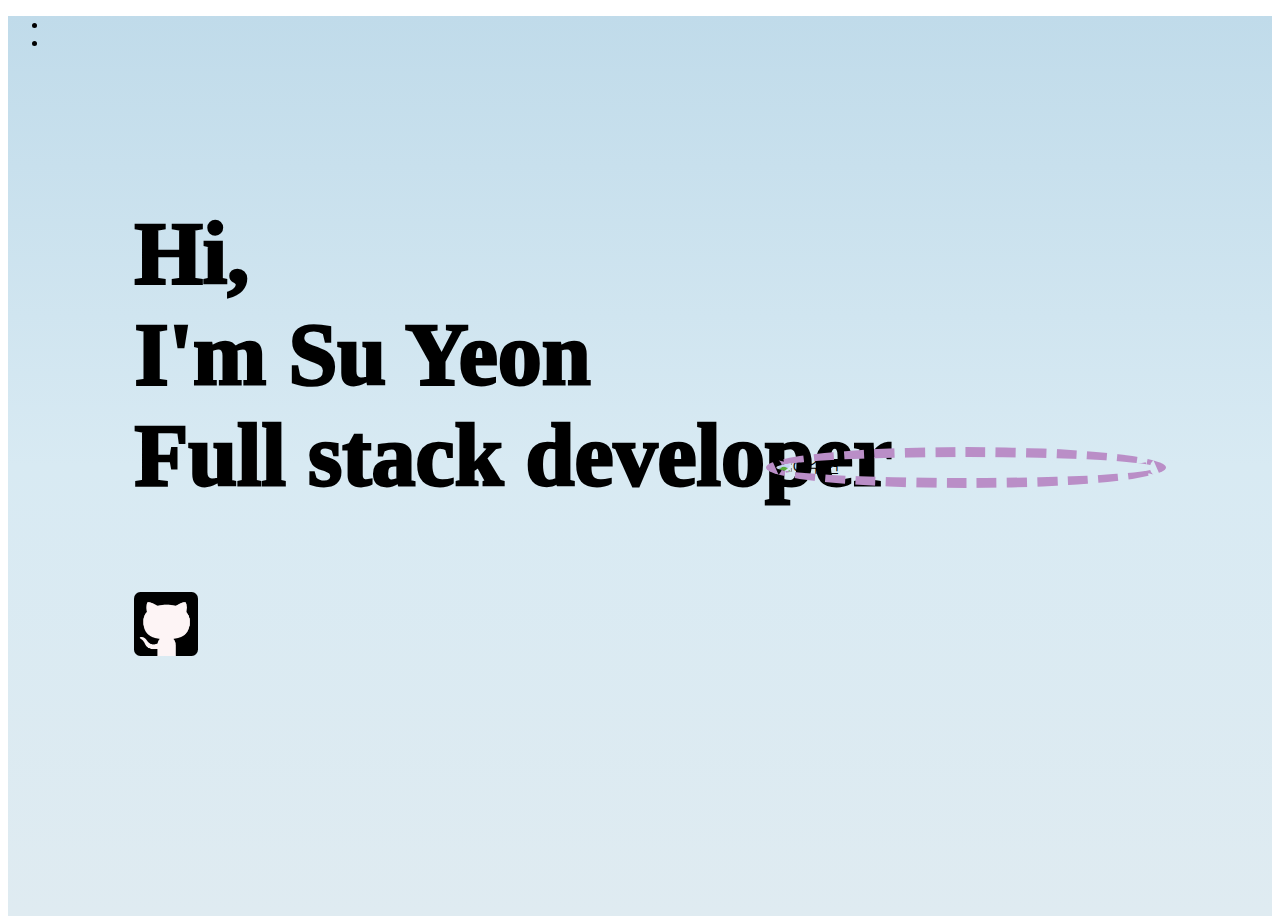
==== index.html @ 7dfdd134 "0409re1" ====
<!DOCTYPE html>
<html lang="ko">

<head>
    <meta charset="UTF-8">
    <meta http-equiv="X-UA-Compatible" content="IE=edge">
    <meta name="viewport" content="width=device-width, initial-scale=1.0">
    <link href="index.css" rel="stylesheet" type="text/css" />
    <title>LEESUYEON</title>

    <style>
        main {
            height: 100vh;
            background: linear-gradient(rgb(192, 219, 234), rgb(216, 234, 243), rgb(223, 235, 241));
        }
    </style>
</head>

<body>
    <Main>
       <article id="a1" class="c1">
            <div>
                <ul>
                    <li><a href="https://github.com/LEESUSUSUSU"></a></li>
                    <li><a href="https://"></a></li>
                    </li>
                </ul>
            </div>
        </article>   
        <article id="text01" class="text">
            <div id="a2" class="c2">
                <h1 style="font-size: 550%; font-weight: 1000;">
                    <p>Hi,<br> I'm Su Yeon <br>
                        Full stack developer</p>
                </h1>
        </article>
        <article id="img01" class="im">
            </div>
            <img src="./myself01/MY/img/lee01.jpg" width="30%" alt="이수연">
            </div>
        </article>
        <article id="git01" class="gitim">
            <div>
                <a href="https://github.com/LEESUSUSUSU"><img  src="../img/git hub.jpg" width="5%" ></a>
            </div>
        </article>
    </Main>


</body>

</html>
---- index.css ----
#text01{
    display: flex;
    flex-direction: column;
    justify-content: center;
    margin-top: 5%;
    margin-left: 10%;
}

#img01{
    height: 0vh;
    display: flex;
    flex-direction: column;
    justify-content: center;
    align-items: right;
    
}

#img01 img {
    width: 30%;
    margin-left: 60%;
    margin-bottom: 20%;
    border-radius: 80%;
    border: 10px dashed #ba8ec7;
    
  
}

#git01{
    height: 0vh;
    display: flex;
    flex-direction: column;
    justify-content: center;
    align-items: right;
    
}
#git01 img {
    width: 5%;
    margin-left: 10%;
    margin-top: 5%;
    border-radius: 10%;
    
}
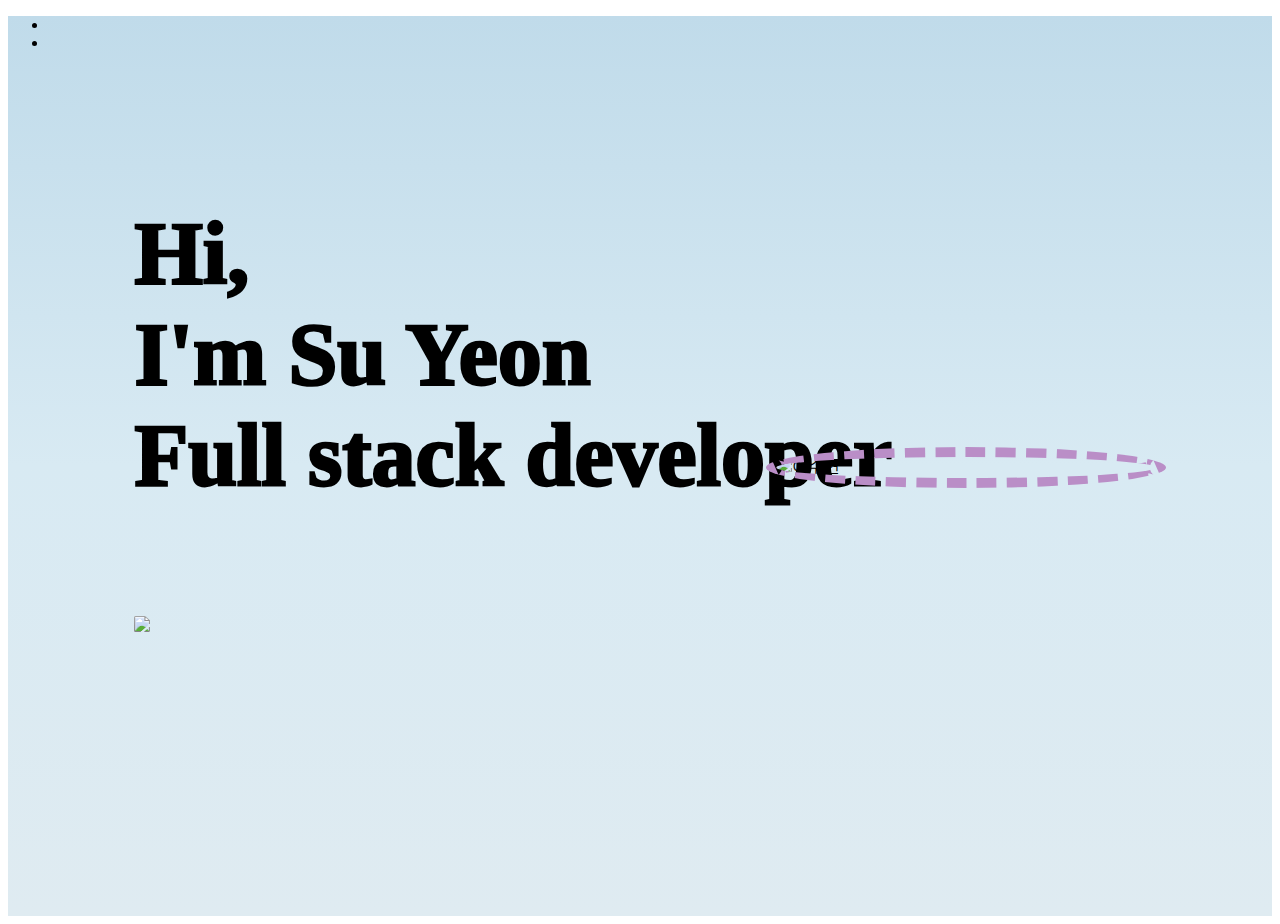
==== commit ebbf023a: "re02" ====
--- a/index.html
+++ b/index.html
@@ -41,7 +41,7 @@
         </article>
         <article id="git01" class="gitim">
             <div>
-                <a href="https://github.com/LEESUSUSUSU"><img  src="../img/git hub.jpg" width="5%" ></a>
+                <a href="https://github.com/LEESUSUSUSU"><img  src="./myself01/MY/img/git hub.jpg" width="5%" ></a>
             </div>
         </article>
     </Main>
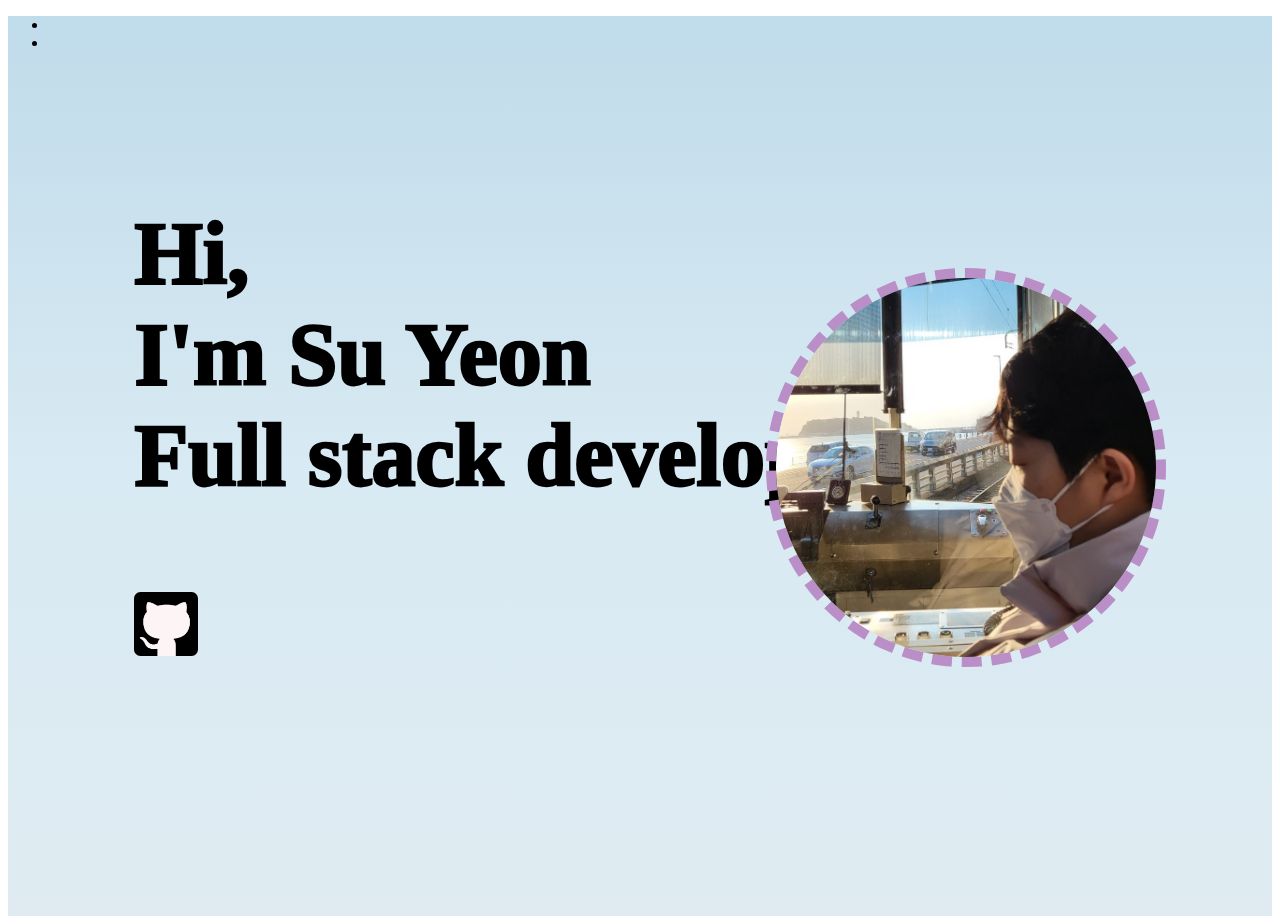
==== commit 28ca92d5: "re03" ====
--- a/index.html
+++ b/index.html
@@ -36,12 +36,12 @@
         </article>
         <article id="img01" class="im">
             </div>
-            <img src="./myself01/MY/img/lee01.jpg" width="30%" alt="이수연">
+            <img src="./img/lee01.jpg" width="30%" alt="이수연">
             </div>
         </article>
         <article id="git01" class="gitim">
             <div>
-                <a href="https://github.com/LEESUSUSUSU"><img  src="./myself01/MY/img/git hub.jpg" width="5%" ></a>
+                <a href="https://github.com/LEESUSUSUSU"><img  src="./img/git hub.jpg" width="5%" ></a>
             </div>
         </article>
     </Main>
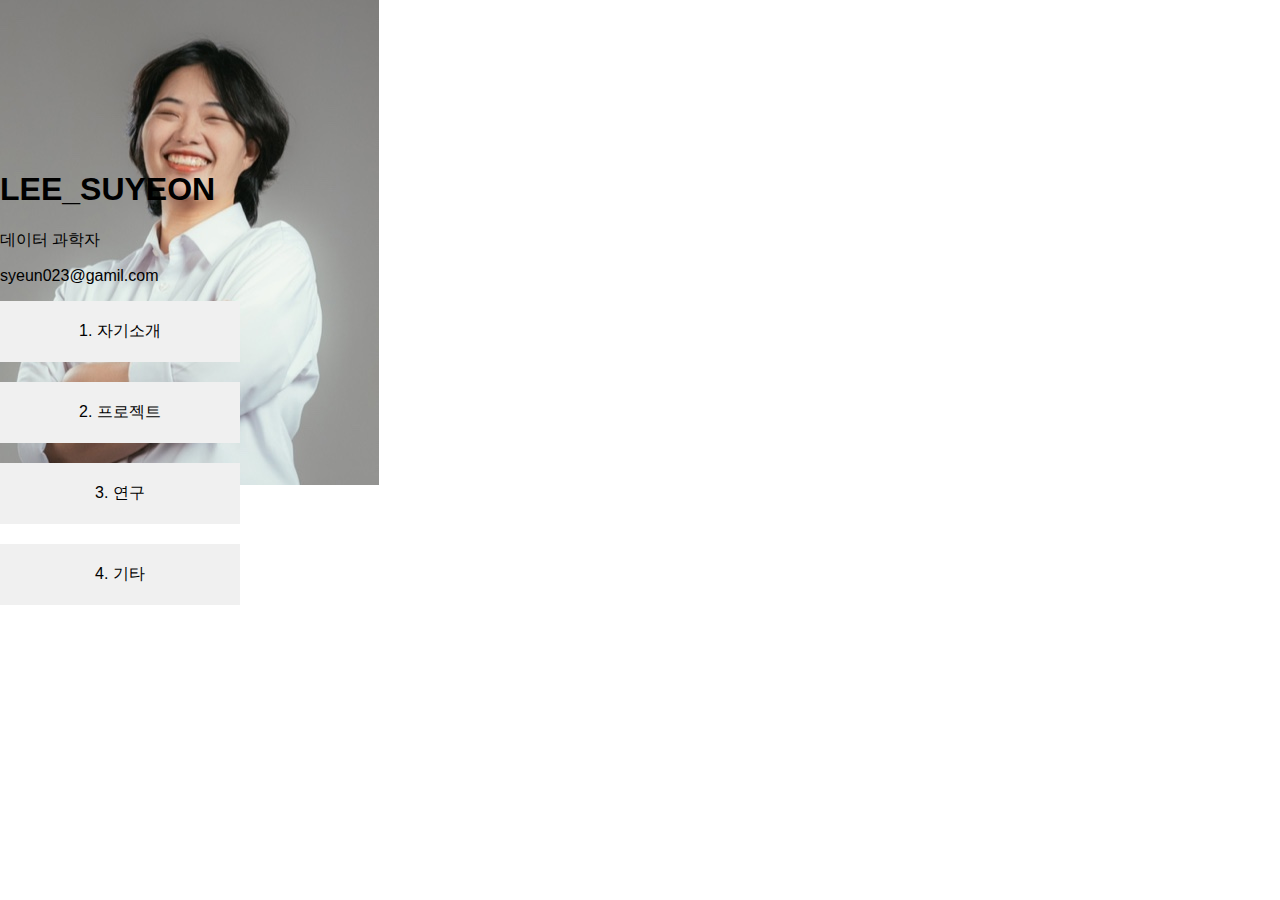
==== commit b4466b44: "0223" ====
--- a/index.html
+++ b/index.html
@@ -1,52 +1,33 @@
 <!DOCTYPE html>
 <html lang="ko">
-
 <head>
     <meta charset="UTF-8">
     <meta http-equiv="X-UA-Compatible" content="IE=edge">
     <meta name="viewport" content="width=device-width, initial-scale=1.0">
     <link href="index.css" rel="stylesheet" type="text/css" />
-    <title>LEESUYEON</title>
+    <title>LEESUYEON 페이지</title>
+</head>
+<body>
 
-    <style>
-        main {
-            height: 100vh;
-            background: linear-gradient(rgb(192, 219, 234), rgb(216, 234, 243), rgb(223, 235, 241));
-        }
-    </style>
-</head>
+<div class="header-container">
+  <div class="profile-image">
+    <img src="./img/KakaoTalk_Photo_2024-02-23-12-05-13.jpeg" alt="LEESUYEON" class="profile-pic">
+  </div>
+  <div class="profile-info">
+    <h1>LEE_SUYEON</h1>
+    <p>데이터 과학자</p>
+      <p>syeun023@gamil.com</p>
+    </div>
+  </div>
 
-<body>
-    <Main>
-       <article id="a1" class="c1">
-            <div>
-                <ul>
-                    <li><a href="https://github.com/LEESUSUSUSU"></a></li>
-                    <li><a href="https://"></a></li>
-                    </li>
-                </ul>
-            </div>
-        </article>   
-        <article id="text01" class="text">
-            <div id="a2" class="c2">
-                <h1 style="font-size: 550%; font-weight: 1000;">
-                    <p>Hi,<br> I'm Su Yeon <br>
-                        Full stack developer</p>
-                </h1>
-        </article>
-        <article id="img01" class="im">
-            </div>
-            <img src="./img/lee01.jpg" width="30%" alt="이수연">
-            </div>
-        </article>
-        <article id="git01" class="gitim">
-            <div>
-                <a href="https://github.com/LEESUSUSUSU"><img  src="./img/git hub.jpg" width="5%" ></a>
-            </div>
-        </article>
-    </Main>
-
+  <div class="content-section">
+    <div class="content-box">1. 자기소개</div>
+    <div class="content-box">2. 프로젝트</div>
+    <div class="content-box">3. 연구</div>
+    <div class="content-box">4. 기타</div>
+  </div>
+</div>
 
 </body>
+</html>
 
-</html>--- a/index.css
+++ b/index.css
@@ -1,43 +1,51 @@
-
-#text01{
+body, html {
+    margin: 0;
+    padding: 0;
+    font-family: Arial, sans-serif;
+  }
+  
+  .main-container {
+    display: flex;
+    justify-content: center;
+    align-items: flex-start;
+    padding-top: 50px; /* Adjust the top padding as needed */
+  }
+  
+  .profile-section {
     display: flex;
     flex-direction: column;
-    justify-content: center;
-    margin-top: 5%;
-    margin-left: 10%;
-}
-
-#img01{
-    height: 0vh;
+    align-items: center;
+    margin-right: 50px; /* Adjust the right margin as needed */
+  }
+  
+  .profile-image {
+    border-radius: 50%; /* Makes the image round */
+    width: 150px; /* Adjust size as needed */
+    height: 150px; /* Adjust size as needed */
+    margin-bottom: 20px;
+  }
+  
+  .profile-text h1 {
+    font-size: 2em; /* Adjust size as needed */
+    margin-bottom: 0.5em;
+  }
+  
+  .profile-text p {
+    margin-bottom: 0.25em;
+  }
+  
+  .content-section {
     display: flex;
     flex-direction: column;
-    justify-content: center;
-    align-items: right;
-    
-}
-
-#img01 img {
-    width: 30%;
-    margin-left: 60%;
-    margin-bottom: 20%;
-    border-radius: 80%;
-    border: 10px dashed #ba8ec7;
-    
+    align-items: flex-start;
+  }
   
-}
-
-#git01{
-    height: 0vh;
-    display: flex;
-    flex-direction: column;
-    justify-content: center;
-    align-items: right;
-    
-}
-#git01 img {
-    width: 5%;
-    margin-left: 10%;
-    margin-top: 5%;
-    border-radius: 10%;
-    
-}+  .content-box {
+    background-color: #f0f0f0; /* Light grey background */
+    padding: 20px; /* Padding inside the boxes */
+    margin-bottom: 20px; /* Spacing between boxes */
+    width: 200px; /* Adjust width as needed */
+    text-align: center;
+    /* Additional styling can be added here */
+  }
+  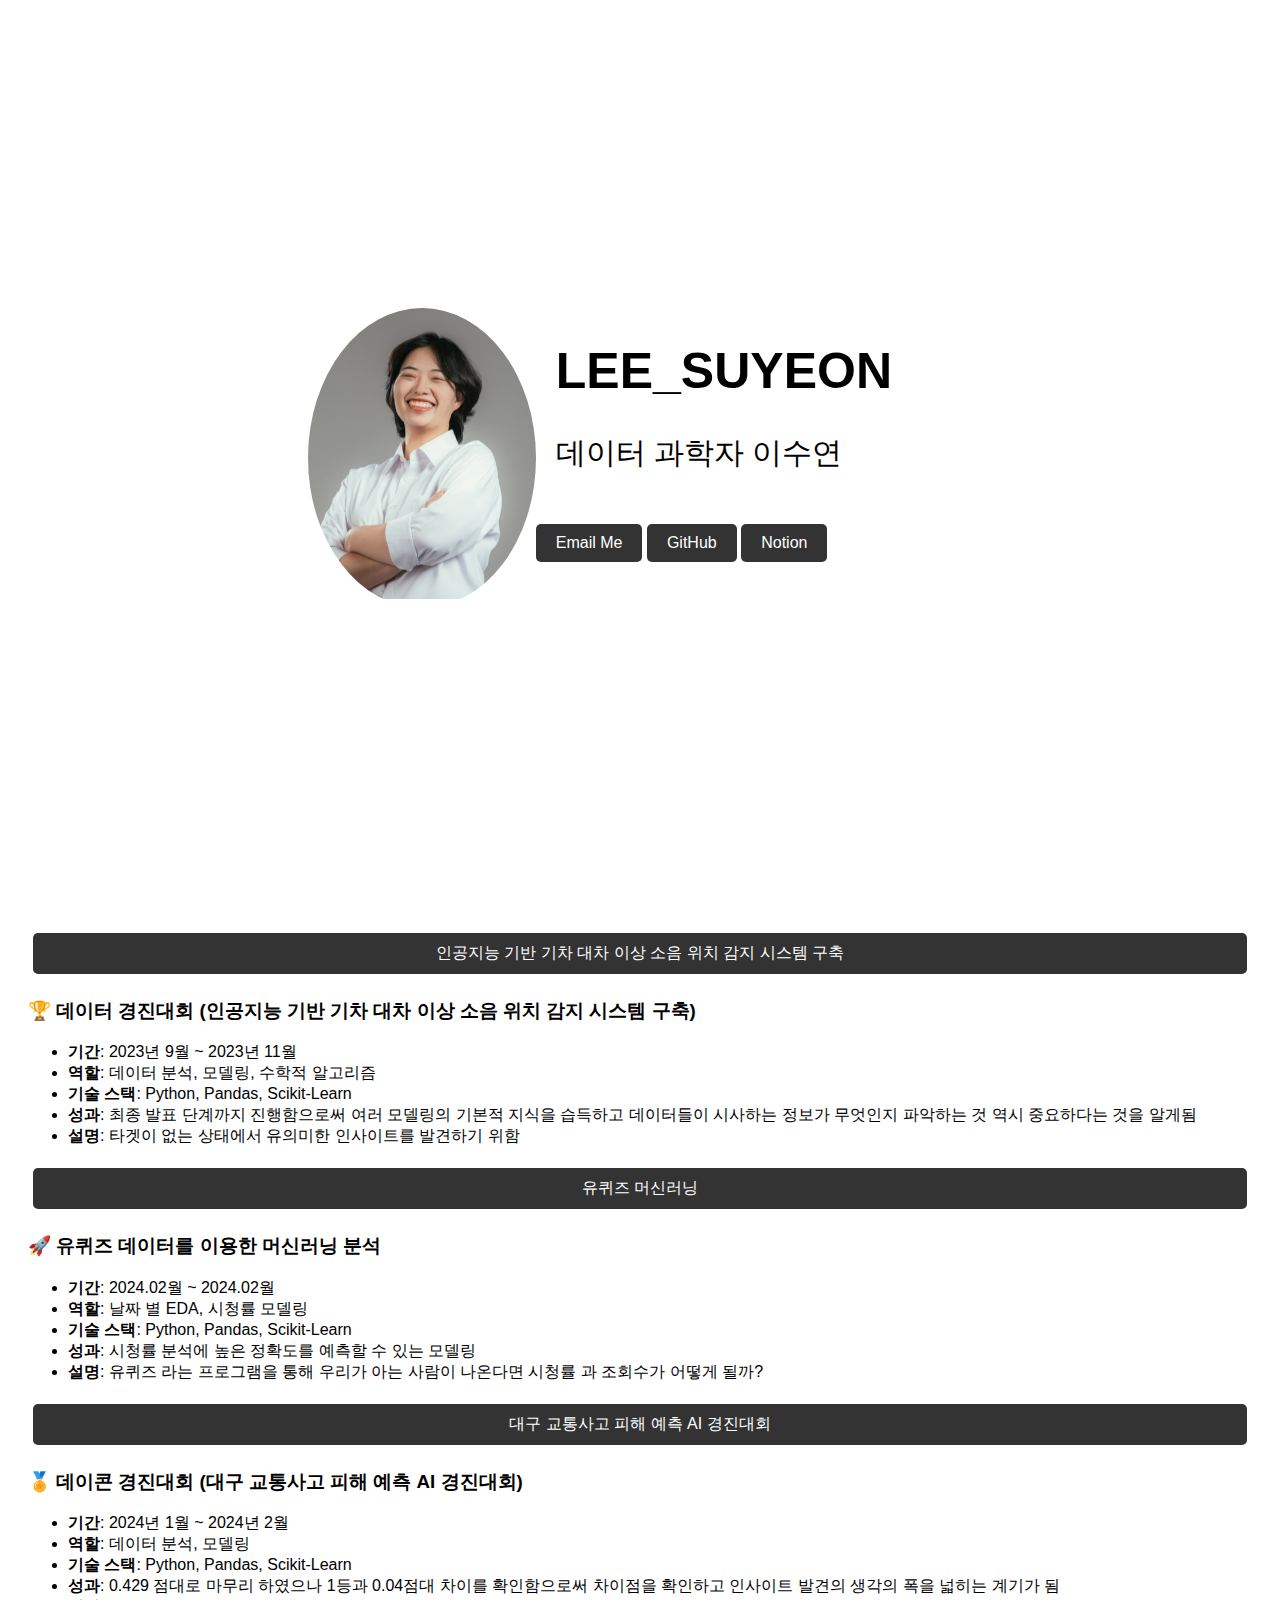
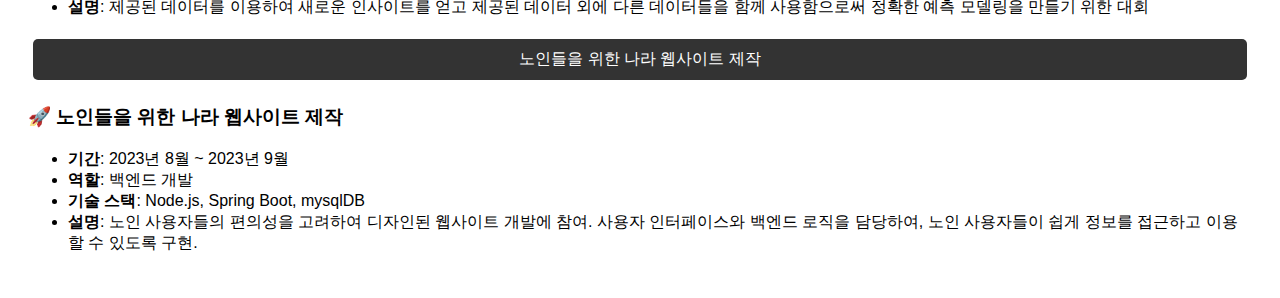
==== commit abc85072: "공사중_ing_0223" ====
--- a/index.html
+++ b/index.html
@@ -9,24 +9,75 @@
 </head>
 <body>
 
+   
+
 <div class="header-container">
   <div class="profile-image">
     <img src="./img/KakaoTalk_Photo_2024-02-23-12-05-13.jpeg" alt="LEESUYEON" class="profile-pic">
   </div>
   <div class="profile-info">
     <h1>LEE_SUYEON</h1>
-    <p>데이터 과학자</p>
-      <p>syeun023@gamil.com</p>
-    </div>
+    <p>데이터 과학자 이수연</p>
+        <a href="mailto:syeun023@gamil.com" class="email-button">Email Me</a>
+        <a href="https://github.com/LEESUSUSUSU?tab=repositories" class="github-button">GitHub</a>
+        <a href="https://suyeun.notion.site/83900228acec4c9ab1dd5f438bd22421?v=f47f21ede5694d9b96dd154fb6b66cd6&pvs=4" class="notion-button">Notion</a>
+  </div>
+    
+    
   </div>
 
-  <div class="content-section">
-    <div class="content-box">1. 자기소개</div>
-    <div class="content-box">2. 프로젝트</div>
-    <div class="content-box">3. 연구</div>
-    <div class="content-box">4. 기타</div>
-  </div>
-</div>
+  <div class="menu-bar">
+    <a href="Project_1.html" class="menu-item">인공지능 기반 기차 대차 이상 소음 위치 감지 시스템 구축</a>
+    <div class="project-description">
+      <h3>🏆 데이터 경진대회 (인공지능 기반 기차 대차 이상 소음 위치 감지 시스템 구축)</h3>
+      <ul>
+        <li><strong>기간</strong>: 2023년 9월 ~ 2023년 11월</li>
+        <li><strong>역할</strong>: 데이터 분석, 모델링, 수학적 알고리즘</li>
+        <li><strong>기술 스택</strong>: Python, Pandas, Scikit-Learn</li>
+        <li><strong>성과</strong>: 최종 발표 단계까지 진행함으로써 여러 모델링의 기본적 지식을 습득하고 데이터들이 시사하는 정보가 무엇인지 파악하는 것 역시 중요하다는 것을 알게됨</li>
+        <li><strong>설명</strong>: 타겟이 없는 상태에서 유의미한 인사이트를 발견하기 위함</li>
+      </ul>
+    </div>
+    <a href="Project_2.html" class="menu-item">유퀴즈 머신러닝</a>
+    <div class="project-description">
+      <h3>🚀 유퀴즈 데이터를 이용한 머신러닝 분석</h3>
+      <ul>
+        <li><strong>기간</strong>: 2024.02월 ~ 2024.02월</li>
+        <li><strong>역할</strong>: 날짜 별 EDA, 시청률 모델링</li>
+        <li><strong>기술 스택</strong>: Python, Pandas, Scikit-Learn</li>
+        <li><strong>성과</strong>: 시청률 분석에 높은 정확도를 예측할 수 있는 모델링</li>
+        <li><strong>설명</strong>: 유퀴즈 라는 프로그램을 통해 우리가 아는 사람이 나온다면 시청률 과 조회수가 어떻게 될까?</li>
+      </ul>
+    </div>
+    <a href="Project_3.html" class="menu-item">대구 교통사고 피해 예측 AI 경진대회</a>
+  <!-- Project 3 Description -->
+    <div id="project3" class="project-description">
+        <h3>🏅 데이콘 경진대회 (대구 교통사고 피해 예측 AI 경진대회)</h3>
+        <ul>
+          <li><strong>기간</strong>: 2024년 1월 ~ 2024년 2월</li>
+          <li><strong>역할</strong>: 데이터 분석, 모델링</li>
+          <li><strong>기술 스택</strong>: Python, Pandas, Scikit-Learn</li>
+          <li><strong>성과</strong>: 0.429 점대로 마무리 하였으나 1등과 0.04점대 차이를 확인함으로써 차이점을 확인하고 인사이트 발견의 생각의 폭을 넓히는 계기가 됨</li>
+          <li><strong>설명</strong>: 제공된 데이터를 이용하여 새로운 인사이트를 얻고 제공된 데이터 외에 다른 데이터들을 함께 사용함으로써 정확한 예측 모델링을 만들기 위한 대회</li>
+        </ul>
+      </div>
+    
+      <!-- Project 4 -->
+      <a href="Project_4.html" class="menu-item">노인들을 위한 나라 웹사이트 제작</a>
+      <!-- Project 4 Description -->
+      <div id="project4" class="project-description">
+        <h3>🚀 노인들을 위한 나라 웹사이트 제작</h3>
+        <ul>
+          <li><strong>기간</strong>: 2023년 8월 ~ 2023년 9월</li>
+          <li><strong>역할</strong>: 백엔드 개발</li>
+          <li><strong>기술 스택</strong>: Node.js, Spring Boot, mysqlDB</li>
+          <li><strong>설명</strong>: 노인 사용자들의 편의성을 고려하여 디자인된 웹사이트 개발에 참여. 사용자 인터페이스와 백엔드 로직을 담당하여, 노인 사용자들이 쉽게 정보를 접근하고 이용할 수 있도록 구현.</li>
+        </ul>
+      </div>
+    </div>
+    
+
+  
 
 </body>
 </html>
--- a/index.css
+++ b/index.css
@@ -1,51 +1,121 @@
-body, html {
-    margin: 0;
-    padding: 0;
-    font-family: Arial, sans-serif;
+body {
+    font-family: 'Noto Sans KR', sans-serif;
+  }
+
+.header-container {
+    display: flex;
+    flex-direction: row; /* Align children horizontally */
+    align-items: flex-start;
+    padding: 300px;
+    margin-left: auto; /* 오른쪽 정렬을 위해 왼쪽 마진을 auto로 설정 */
+    margin-right: 80px; /* 오른쪽 여백 설정 */
+    max-width: 1200px; /* 최대 너비 설정, 필요에 따라 조정 가능 */
+  }
+
+  
+  .profile-image {
+    border-radius: 50%;
+    overflow: hidden;
+    width: 300px; /* 이미지 크기 설정 */
+    height: 300px; /* 이미지 크기 설정 */
   }
   
-  .main-container {
-    display: flex;
-    justify-content: center;
-    align-items: flex-start;
-    padding-top: 50px; /* Adjust the top padding as needed */
+  .profile-image img {
+    width: 100%;
+    height: auto;
   }
   
-  .profile-section {
-    display: flex;
-    flex-direction: column;
-    align-items: center;
-    margin-right: 50px; /* Adjust the right margin as needed */
+  .email-button {
+    display: inline-block;
+    margin-top: 20px; /* Adjust as needed for alignment */
+    padding: 10px 20px;
+    background-color: #333; /* Color to match other buttons */
+    color: white; /* Text color */
+    text-decoration: none; /* No underline */
+    border-radius: 5px; /* Rounded corners */
+    font-size: 16px; /* Adjust as needed */
   }
   
-  .profile-image {
-    border-radius: 50%; /* Makes the image round */
-    width: 150px; /* Adjust size as needed */
-    height: 150px; /* Adjust size as needed */
-    margin-bottom: 20px;
+  /* Hover effect for the email button */
+  .email-button:hover {
+    background-color: #555; /* Slightly lighter on hover */
   }
   
-  .profile-text h1 {
-    font-size: 2em; /* Adjust size as needed */
-    margin-bottom: 0.5em;
+  .profile-info h1 {
+    margin-left: 20px;
+    font-size: 50px;
+    font-weight: bold;
   }
   
-  .profile-text p {
-    margin-bottom: 0.25em;
+  .profile-info p {
+    margin-left: 20px;
+    font-size: 30px;
+  }
+
+  .profile-info2 {
+    margin-top: 0px; /* Adjust this value as needed to align with .profile-info */
+    /* ...other styles... */
   }
   
-  .content-section {
-    display: flex;
-    flex-direction: column;
-    align-items: flex-start;
+  
+
+  .github-button {
+    display: inline-block;
+    margin-top: 20px; /* Adjust as needed for alignment */
+    padding: 10px 20px;
+    background-color: #333; /* GitHub dark grey */
+    color: white; /* Text color */
+    text-decoration: none; /* No underline */
+    border-radius: 5px; /* Rounded corners */
+    font-size: 16px; /* Adjust as needed */
   }
   
-  .content-box {
-    background-color: #f0f0f0; /* Light grey background */
-    padding: 20px; /* Padding inside the boxes */
-    margin-bottom: 20px; /* Spacing between boxes */
-    width: 200px; /* Adjust width as needed */
+  /* Hover effect for the GitHub button */
+  .github-button:hover {
+    background-color: #555; /* Slightly lighter on hover */
+  }
+
+  .notion-button {
+    display: inline-block;
+    margin-top: 20px; /* Adjust as needed for alignment */
+    padding: 10px 20px;
+    background-color: #333; /* GitHub dark grey */
+    color: white; /* Text color */
+    text-decoration: none; /* No underline */
+    border-radius: 5px; /* Rounded corners */
+    font-size: 16px; /* Adjust as needed */
+  }
+  
+  /* Hover effect for the GitHub button */
+  .github-button:hover {
+    background-color: #555; /* Slightly lighter on hover */
+  }
+
+
+
+  
+  .menu-bar {
+    display: flex;
+    flex-direction: column; /* or 'row' if you want horizontal menu */
+    padding: 20px;
+    background-color: white;
+    /* Style as needed */
+  }
+  
+  .menu-item {
+    padding: 10px;
+    margin: 5px;
+    background-color: #333; /* Match the GitHub button color */
+    color: white; /* Text color to contrast the dark background */
     text-align: center;
-    /* Additional styling can be added here */
+    text-decoration: none; /* Remove the underline from links */
+    border-radius: 5px; /* Rounded corners to match the GitHub button */
+    font-size: 16px; /* Adjust as needed */
+    display: block; /* Adjust as needed */
+  }
+  
+  .menu-item:hover {
+    background-color: #555; /* Slightly lighter on hover, matching the GitHub button hover effect */
+    cursor: pointer; /* Change the cursor to indicate it's clickable */
   }
   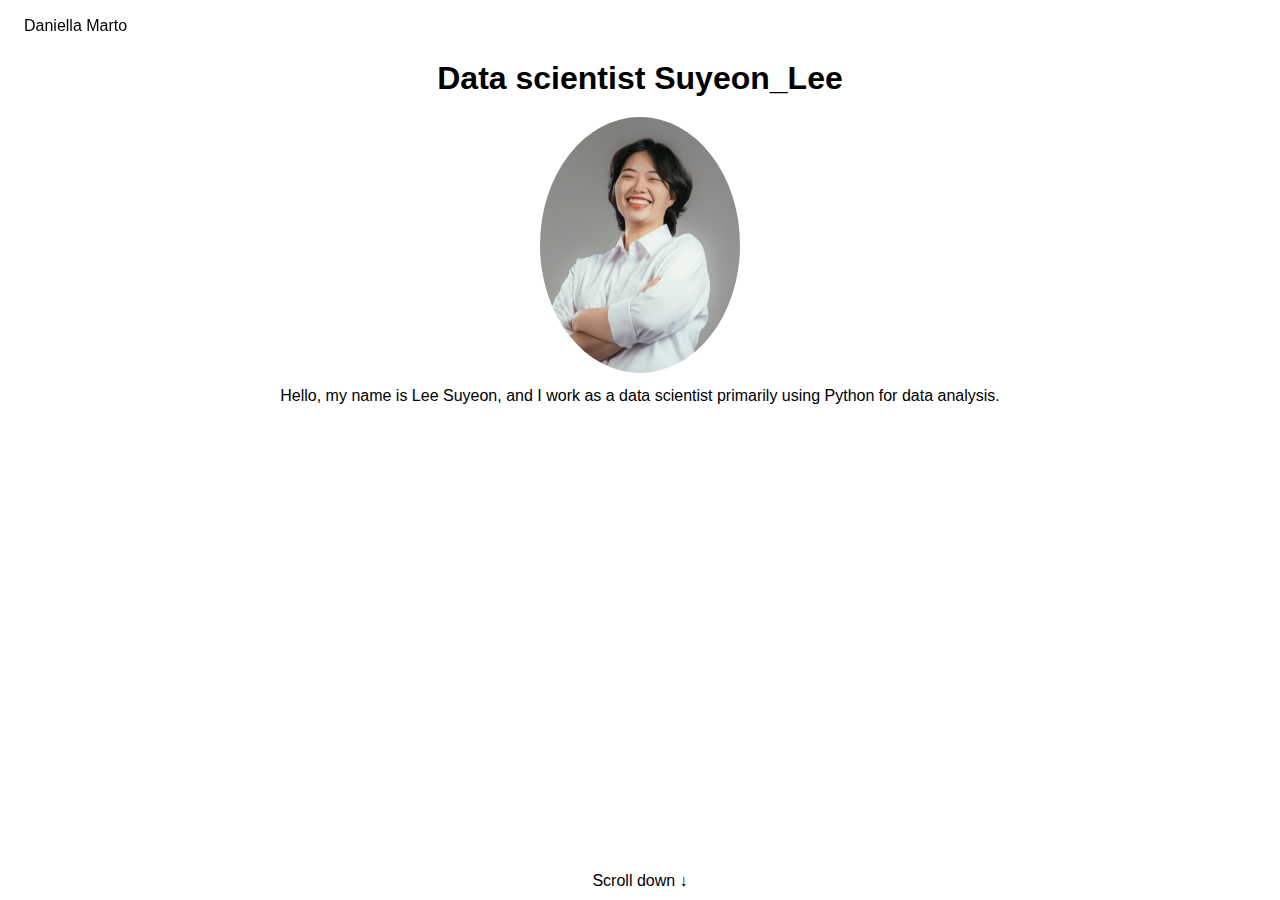
==== commit 6c8fea86: "0307공사중" ====
--- a/index.html
+++ b/index.html
@@ -1,84 +1,26 @@
 <!DOCTYPE html>
-<html lang="ko">
+<html lang="en">
 <head>
-    <meta charset="UTF-8">
-    <meta http-equiv="X-UA-Compatible" content="IE=edge">
-    <meta name="viewport" content="width=device-width, initial-scale=1.0">
-    <link href="index.css" rel="stylesheet" type="text/css" />
-    <title>LEESUYEON 페이지</title>
+<meta charset="UTF-8">
+<meta name="viewport" content="width=device-width, initial-scale=1.0">
+<title>Suyeon Lee - Data Scientist</title>
+<link rel="stylesheet" href="index.css">
 </head>
 <body>
 
-   
+<div class="header">
+    <div>Daniella Marto</div>
+    <div class="menu" onclick="toggleMenu()">☰</div>
+</div>
 
-<div class="header-container">
-  <div class="profile-image">
-    <img src="./img/KakaoTalk_Photo_2024-02-23-12-05-13.jpeg" alt="LEESUYEON" class="profile-pic">
-  </div>
-  <div class="profile-info">
-    <h1>LEE_SUYEON</h1>
-    <p>데이터 과학자 이수연</p>
-        <a href="mailto:syeun023@gamil.com" class="email-button">Email Me</a>
-        <a href="https://github.com/LEESUSUSUSU?tab=repositories" class="github-button">GitHub</a>
-        <a href="https://suyeun.notion.site/83900228acec4c9ab1dd5f438bd22421?v=f47f21ede5694d9b96dd154fb6b66cd6&pvs=4" class="notion-button">Notion</a>
-  </div>
-    
-    
-  </div>
+<div class="content">
+    <div class="title">Data scientist Suyeon_Lee</div>
+    <img src="./img/KakaoTalk_Photo_2024-02-23-12-05-13.jpeg" alt="Suyeon Lee" class="profile-pic">
+    <div class="intro">Hello, my name is Lee Suyeon, and I work as a data scientist primarily using Python for data analysis.</div>
+    <div class="scroll-down" onclick="scrollDown()">Scroll down ↓</div>
+</div>
 
-  <div class="menu-bar">
-    <a href="Project_1.html" class="menu-item">인공지능 기반 기차 대차 이상 소음 위치 감지 시스템 구축</a>
-    <div class="project-description">
-      <h3>🏆 데이터 경진대회 (인공지능 기반 기차 대차 이상 소음 위치 감지 시스템 구축)</h3>
-      <ul>
-        <li><strong>기간</strong>: 2023년 9월 ~ 2023년 11월</li>
-        <li><strong>역할</strong>: 데이터 분석, 모델링, 수학적 알고리즘</li>
-        <li><strong>기술 스택</strong>: Python, Pandas, Scikit-Learn</li>
-        <li><strong>성과</strong>: 최종 발표 단계까지 진행함으로써 여러 모델링의 기본적 지식을 습득하고 데이터들이 시사하는 정보가 무엇인지 파악하는 것 역시 중요하다는 것을 알게됨</li>
-        <li><strong>설명</strong>: 타겟이 없는 상태에서 유의미한 인사이트를 발견하기 위함</li>
-      </ul>
-    </div>
-    <a href="Project_2.html" class="menu-item">유퀴즈 머신러닝</a>
-    <div class="project-description">
-      <h3>🚀 유퀴즈 데이터를 이용한 머신러닝 분석</h3>
-      <ul>
-        <li><strong>기간</strong>: 2024.02월 ~ 2024.02월</li>
-        <li><strong>역할</strong>: 날짜 별 EDA, 시청률 모델링</li>
-        <li><strong>기술 스택</strong>: Python, Pandas, Scikit-Learn</li>
-        <li><strong>성과</strong>: 시청률 분석에 높은 정확도를 예측할 수 있는 모델링</li>
-        <li><strong>설명</strong>: 유퀴즈 라는 프로그램을 통해 우리가 아는 사람이 나온다면 시청률 과 조회수가 어떻게 될까?</li>
-      </ul>
-    </div>
-    <a href="Project_3.html" class="menu-item">대구 교통사고 피해 예측 AI 경진대회</a>
-  <!-- Project 3 Description -->
-    <div id="project3" class="project-description">
-        <h3>🏅 데이콘 경진대회 (대구 교통사고 피해 예측 AI 경진대회)</h3>
-        <ul>
-          <li><strong>기간</strong>: 2024년 1월 ~ 2024년 2월</li>
-          <li><strong>역할</strong>: 데이터 분석, 모델링</li>
-          <li><strong>기술 스택</strong>: Python, Pandas, Scikit-Learn</li>
-          <li><strong>성과</strong>: 0.429 점대로 마무리 하였으나 1등과 0.04점대 차이를 확인함으로써 차이점을 확인하고 인사이트 발견의 생각의 폭을 넓히는 계기가 됨</li>
-          <li><strong>설명</strong>: 제공된 데이터를 이용하여 새로운 인사이트를 얻고 제공된 데이터 외에 다른 데이터들을 함께 사용함으로써 정확한 예측 모델링을 만들기 위한 대회</li>
-        </ul>
-      </div>
-    
-      <!-- Project 4 -->
-      <a href="Project_4.html" class="menu-item">노인들을 위한 나라 웹사이트 제작</a>
-      <!-- Project 4 Description -->
-      <div id="project4" class="project-description">
-        <h3>🚀 노인들을 위한 나라 웹사이트 제작</h3>
-        <ul>
-          <li><strong>기간</strong>: 2023년 8월 ~ 2023년 9월</li>
-          <li><strong>역할</strong>: 백엔드 개발</li>
-          <li><strong>기술 스택</strong>: Node.js, Spring Boot, mysqlDB</li>
-          <li><strong>설명</strong>: 노인 사용자들의 편의성을 고려하여 디자인된 웹사이트 개발에 참여. 사용자 인터페이스와 백엔드 로직을 담당하여, 노인 사용자들이 쉽게 정보를 접근하고 이용할 수 있도록 구현.</li>
-        </ul>
-      </div>
-    </div>
-    
-
-  
+<script src="main.js"></script>
 
 </body>
 </html>
-
--- a/index.css
+++ b/index.css
@@ -1,121 +1,10 @@
-body {
-    font-family: 'Noto Sans KR', sans-serif;
-  }
-
-.header-container {
-    display: flex;
-    flex-direction: row; /* Align children horizontally */
-    align-items: flex-start;
-    padding: 300px;
-    margin-left: auto; /* 오른쪽 정렬을 위해 왼쪽 마진을 auto로 설정 */
-    margin-right: 80px; /* 오른쪽 여백 설정 */
-    max-width: 1200px; /* 최대 너비 설정, 필요에 따라 조정 가능 */
-  }
-
-  
-  .profile-image {
-    border-radius: 50%;
-    overflow: hidden;
-    width: 300px; /* 이미지 크기 설정 */
-    height: 300px; /* 이미지 크기 설정 */
-  }
-  
-  .profile-image img {
-    width: 100%;
-    height: auto;
-  }
-  
-  .email-button {
-    display: inline-block;
-    margin-top: 20px; /* Adjust as needed for alignment */
-    padding: 10px 20px;
-    background-color: #333; /* Color to match other buttons */
-    color: white; /* Text color */
-    text-decoration: none; /* No underline */
-    border-radius: 5px; /* Rounded corners */
-    font-size: 16px; /* Adjust as needed */
-  }
-  
-  /* Hover effect for the email button */
-  .email-button:hover {
-    background-color: #555; /* Slightly lighter on hover */
-  }
-  
-  .profile-info h1 {
-    margin-left: 20px;
-    font-size: 50px;
-    font-weight: bold;
-  }
-  
-  .profile-info p {
-    margin-left: 20px;
-    font-size: 30px;
-  }
-
-  .profile-info2 {
-    margin-top: 0px; /* Adjust this value as needed to align with .profile-info */
-    /* ...other styles... */
-  }
-  
-  
-
-  .github-button {
-    display: inline-block;
-    margin-top: 20px; /* Adjust as needed for alignment */
-    padding: 10px 20px;
-    background-color: #333; /* GitHub dark grey */
-    color: white; /* Text color */
-    text-decoration: none; /* No underline */
-    border-radius: 5px; /* Rounded corners */
-    font-size: 16px; /* Adjust as needed */
-  }
-  
-  /* Hover effect for the GitHub button */
-  .github-button:hover {
-    background-color: #555; /* Slightly lighter on hover */
-  }
-
-  .notion-button {
-    display: inline-block;
-    margin-top: 20px; /* Adjust as needed for alignment */
-    padding: 10px 20px;
-    background-color: #333; /* GitHub dark grey */
-    color: white; /* Text color */
-    text-decoration: none; /* No underline */
-    border-radius: 5px; /* Rounded corners */
-    font-size: 16px; /* Adjust as needed */
-  }
-  
-  /* Hover effect for the GitHub button */
-  .github-button:hover {
-    background-color: #555; /* Slightly lighter on hover */
-  }
-
-
-
-  
-  .menu-bar {
-    display: flex;
-    flex-direction: column; /* or 'row' if you want horizontal menu */
-    padding: 20px;
-    background-color: white;
-    /* Style as needed */
-  }
-  
-  .menu-item {
-    padding: 10px;
-    margin: 5px;
-    background-color: #333; /* Match the GitHub button color */
-    color: white; /* Text color to contrast the dark background */
-    text-align: center;
-    text-decoration: none; /* Remove the underline from links */
-    border-radius: 5px; /* Rounded corners to match the GitHub button */
-    font-size: 16px; /* Adjust as needed */
-    display: block; /* Adjust as needed */
-  }
-  
-  .menu-item:hover {
-    background-color: #555; /* Slightly lighter on hover, matching the GitHub button hover effect */
-    cursor: pointer; /* Change the cursor to indicate it's clickable */
-  }
-  +/* style.css */
+body { font-family: Arial, sans-serif; }
+.header { position: fixed; top: 0; width: 100%; display: flex; justify-content: space-between; align-items: center; padding: 1rem; }
+.menu { cursor: pointer; }
+.content { margin-top: 60px; text-align: center; }
+.profile-pic { width: 200px; border-radius: 50%; margin: 20px; }
+.title { font-size: 2rem; font-weight: bold; }
+.intro { font-size: 1rem; margin-top: -10px; }
+.scroll-down { position: absolute; bottom: 10px; left: 50%; transform: translateX(-50%); cursor: pointer; }
+/* 추가적인 스타일은 여기에 작성하세요 */
